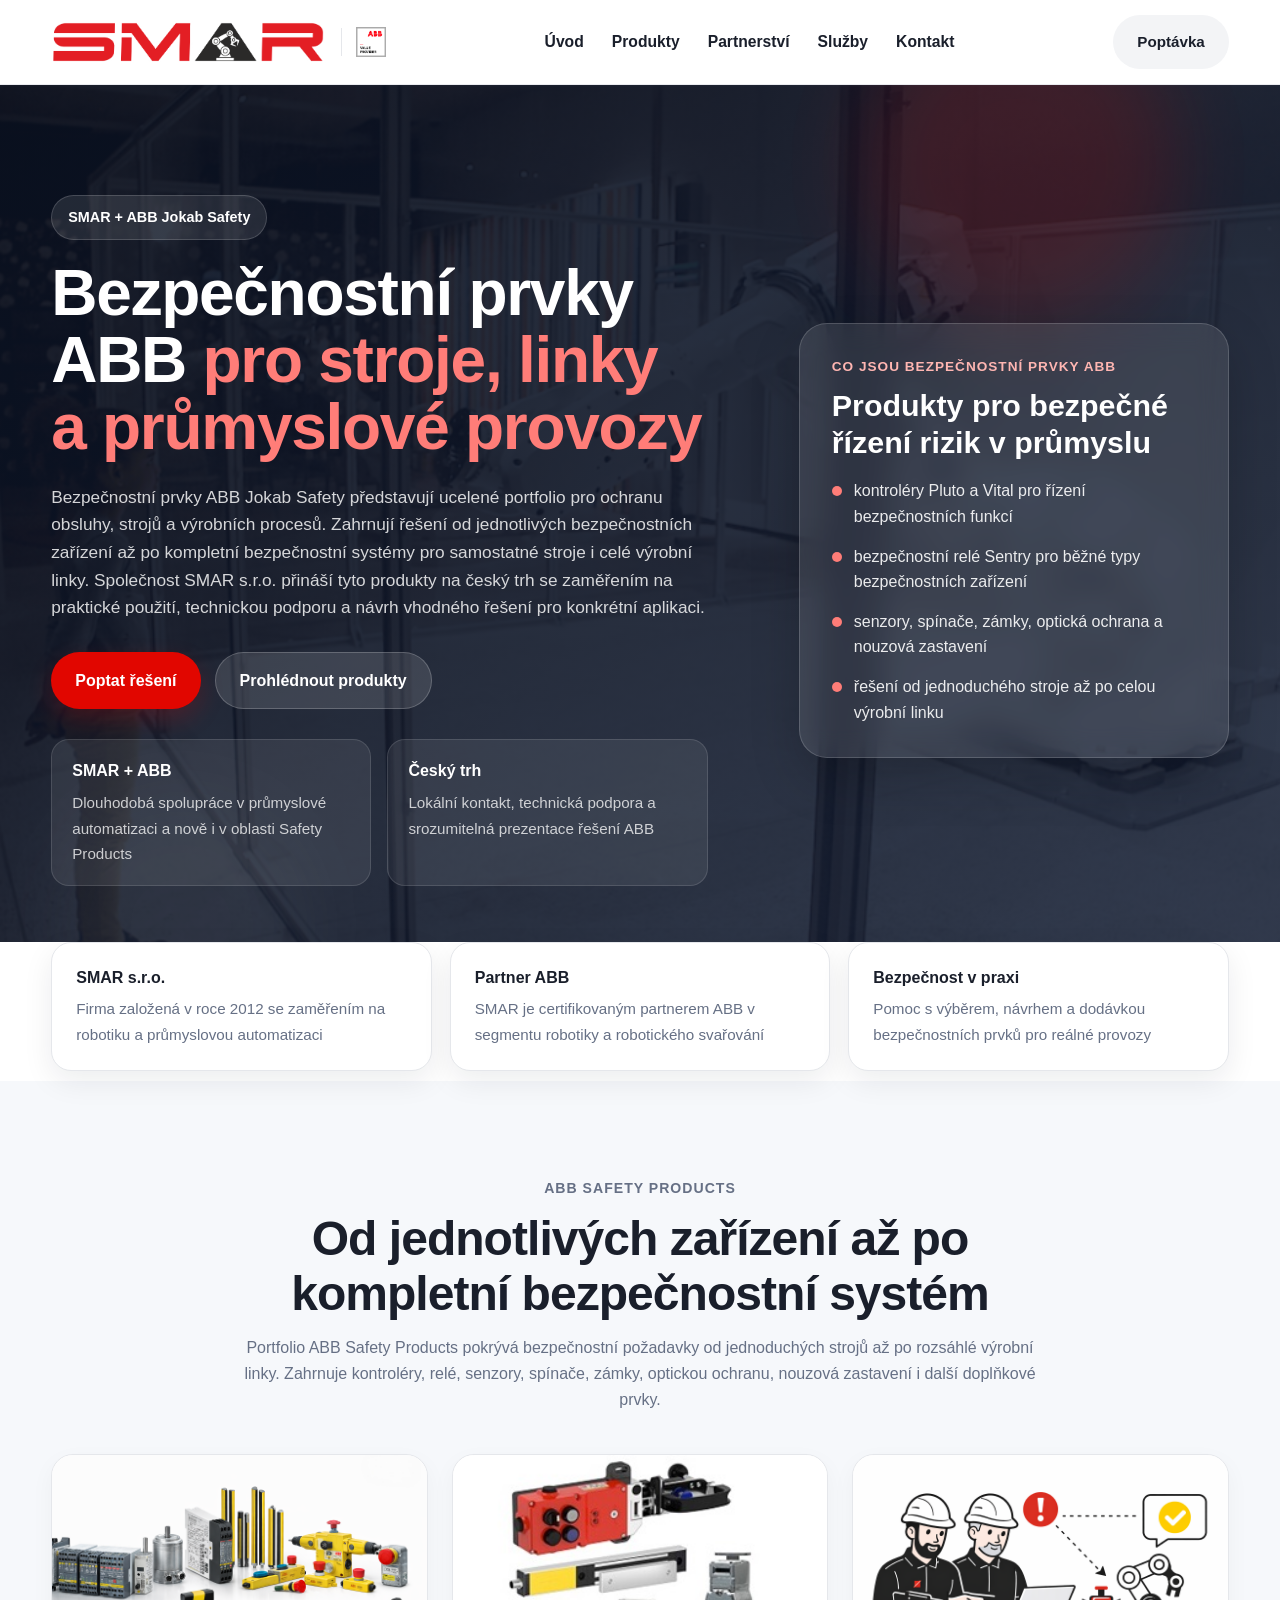
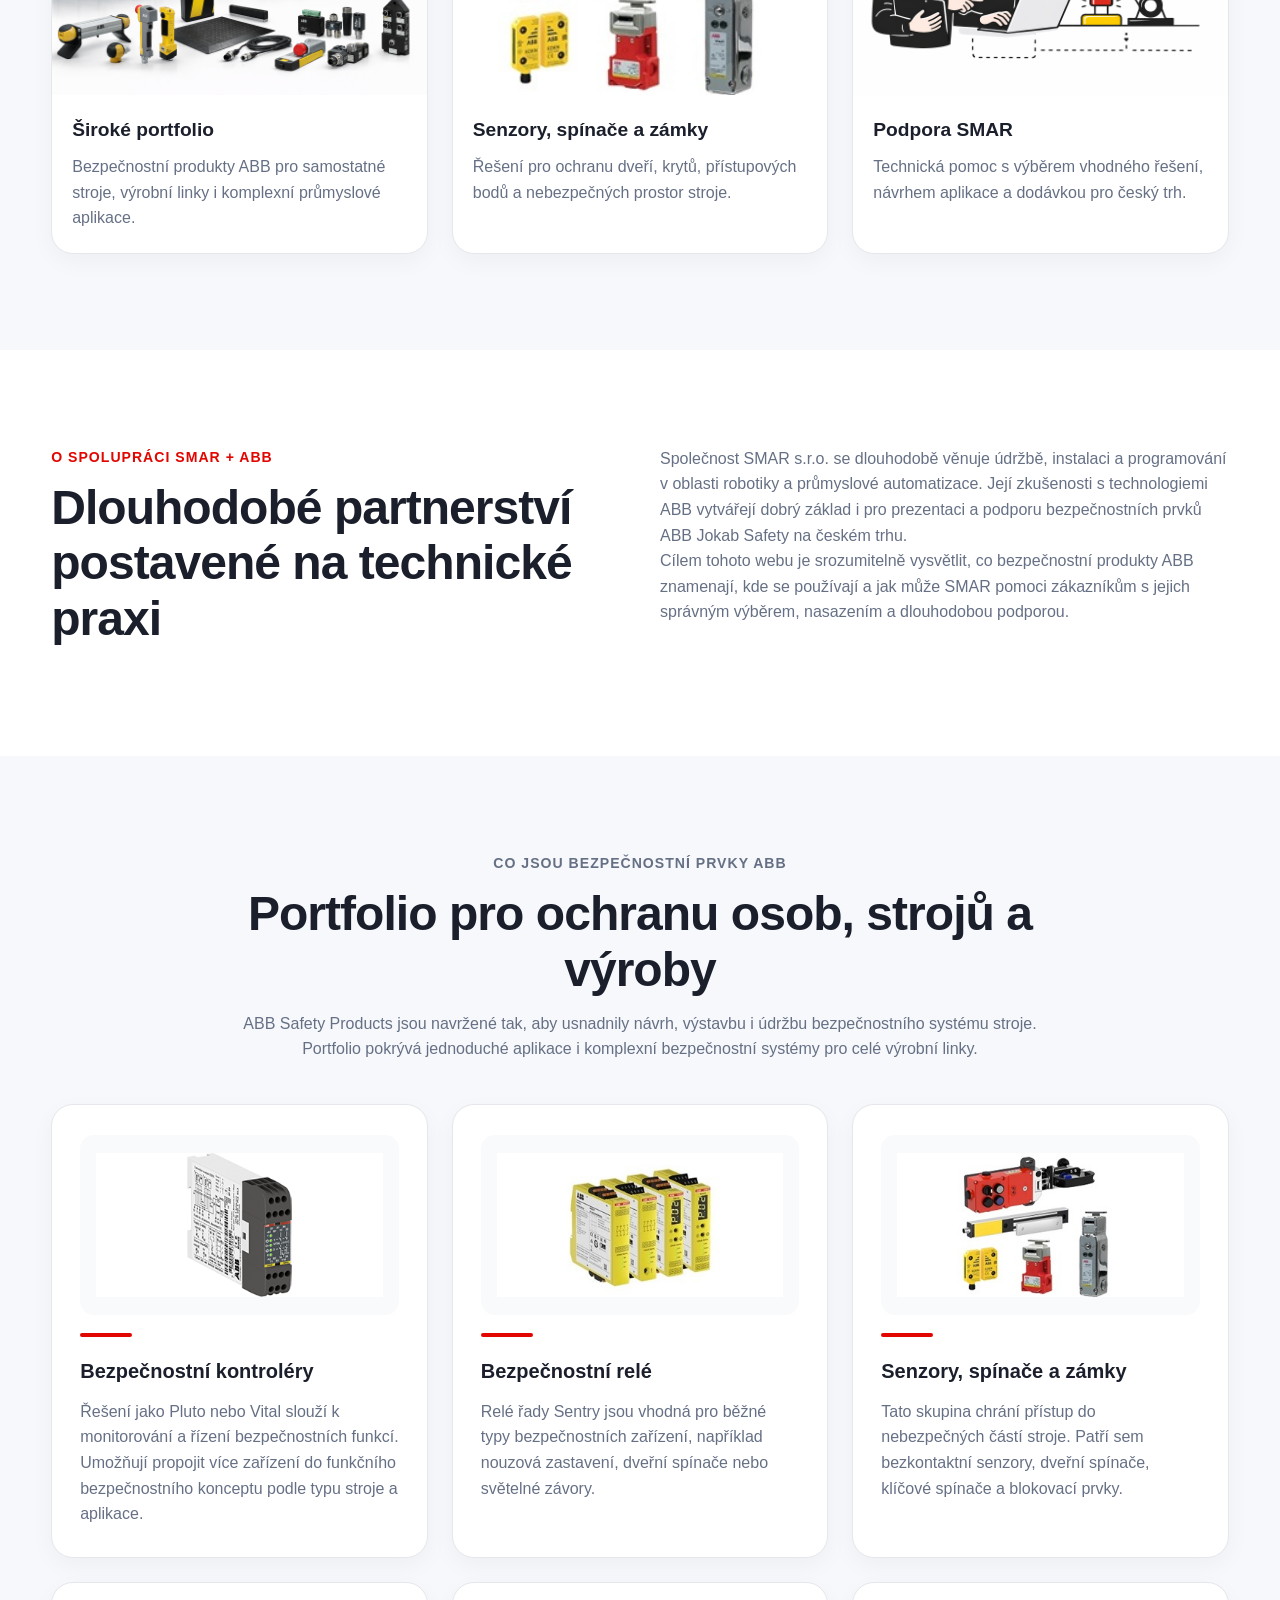
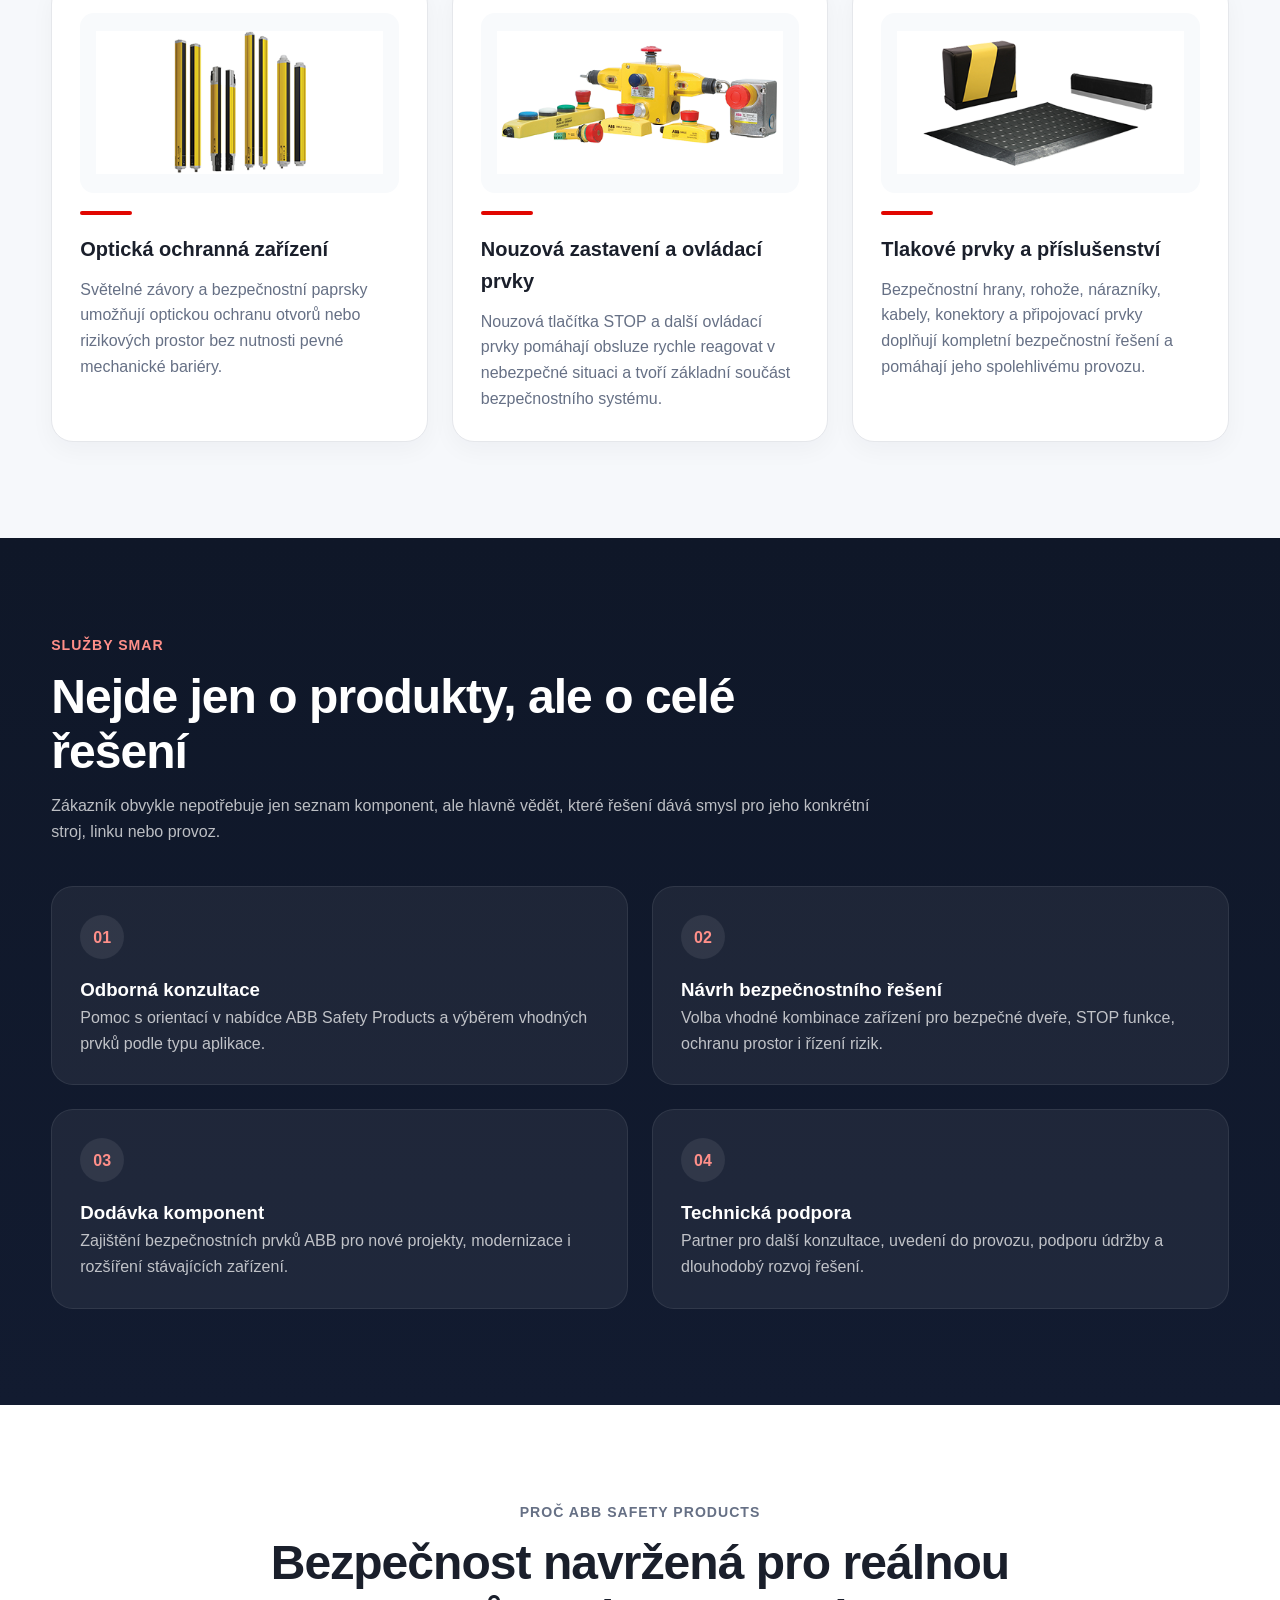
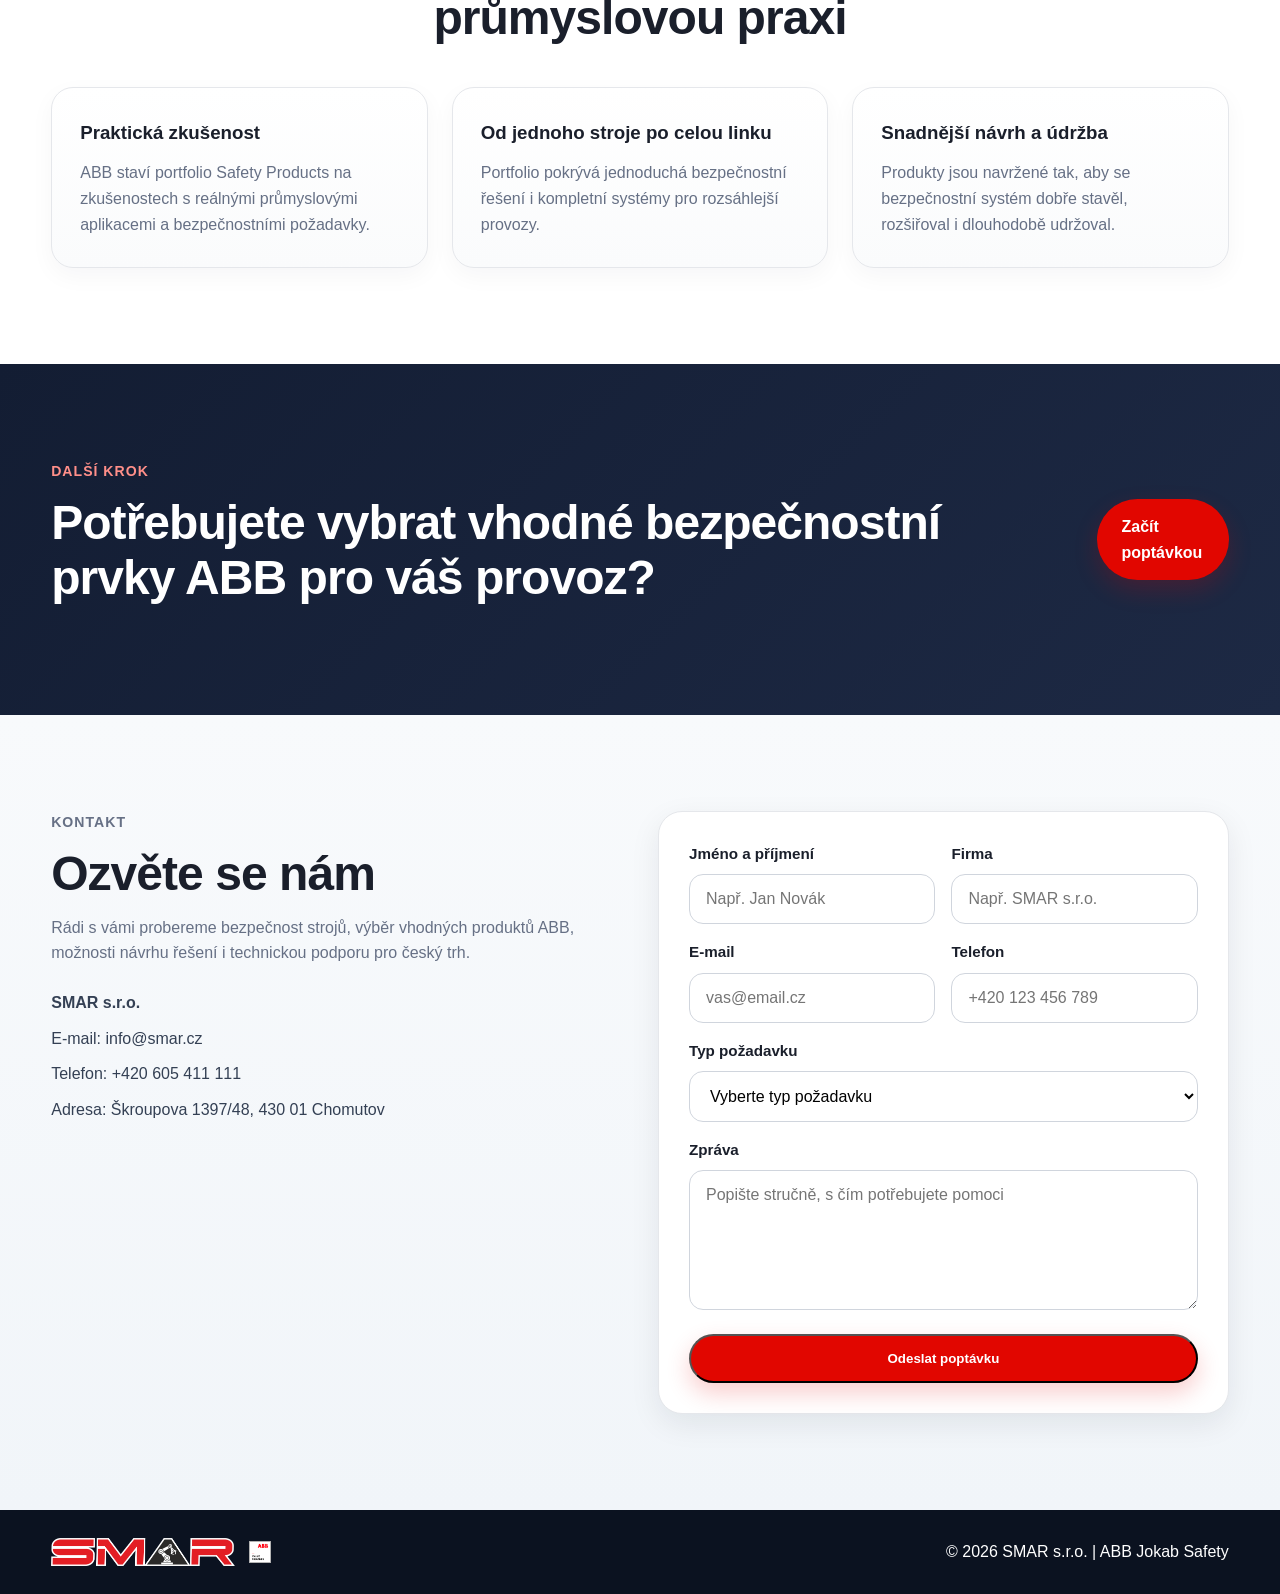
==== index.html @ bfb8df26 "pridan proklik bezpecnostni kontrolery na vital.html" ====
<!DOCTYPE html>
<html lang="cs">
<head>
    <meta charset="UTF-8">
    <meta name="viewport" content="width=device-width, initial-scale=1.0">
    <title>SMAR | ABB Jokab Safety</title>
    <meta name="description" content="SMAR s.r.o. a ABB: bezpečnostní prvky ABB Jokab Safety pro stroje, linky a průmyslové provozy. Konzultace, návrh řešení, dodávka i technická podpora pro český trh.">
    <link rel="stylesheet" href="css/style.css">
</head>
<body>

    <header class="header">
        <div class="container header-inner">
            <a href="index.html" class="brand">
                <img src="images/smar-logo.png" alt="SMAR logo" class="logo-smar">
                <div class="brand-divider"></div>
                <img src="images/abb-logo.png" alt="ABB logo" class="logo-abb">
            </a>

            <nav class="nav" id="nav">
                <ul class="nav-list">
                    <li><a href="#hero">Úvod</a></li>
                    <li><a href="produkty.html">Produkty</a></li>
                    <li><a href="o-partnerstvi.html">Partnerství</a></li>
                    <li><a href="sluzby.html">Služby</a></li>
                    <li><a href="#kontakt">Kontakt</a></li>
                </ul>
            </nav>

            <div class="header-actions">
                <a href="#kontakt" class="btn btn-header">Poptávka</a>
                <button class="menu-toggle" id="menuToggle" aria-label="Otevřít menu">☰</button>
            </div>
        </div>
    </header>

    <main>
        <section class="hero" id="hero">
            <div class="hero-bg"></div>
            <div class="container hero-grid">
                <div class="hero-content">
                    <div class="hero-badge">
                        SMAR + ABB Jokab Safety
                    </div>

                    <h1>
                        Bezpečnostní prvky ABB
                        <span>pro stroje, linky a průmyslové provozy</span>
                    </h1>

                    <p class="hero-description">
                        Bezpečnostní prvky ABB Jokab Safety představují ucelené portfolio pro ochranu
                        obsluhy, strojů a výrobních procesů. Zahrnují řešení od jednotlivých
                        bezpečnostních zařízení až po kompletní bezpečnostní systémy pro samostatné
                        stroje i celé výrobní linky. Společnost SMAR s.r.o. přináší tyto produkty
                        na český trh se zaměřením na praktické použití, technickou podporu
                        a návrh vhodného řešení pro konkrétní aplikaci.
                    </p>

                    <div class="hero-buttons">
                        <a href="#kontakt" class="btn btn-primary">Poptat řešení</a>
                        <a href="produkty.html" class="btn btn-secondary">Prohlédnout produkty</a>
                    </div>

                    <div class="hero-stats">
                        <div class="stat-card">
                            <strong>SMAR + ABB</strong>
                            <span>Dlouhodobá spolupráce v průmyslové automatizaci a nově i v oblasti Safety Products</span>
                        </div>
                        <div class="stat-card">
                            <strong>Český trh</strong>
                            <span>Lokální kontakt, technická podpora a srozumitelná prezentace řešení ABB</span>
                        </div>
                    </div>
                </div>

                <div class="hero-panel">
                    <div class="glass-card">
                        <p class="glass-label">Co jsou bezpečnostní prvky ABB</p>
                        <h2>Produkty pro bezpečné řízení rizik v průmyslu</h2>

                        <div class="glass-list">
                            <div class="glass-item">
                                <span class="glass-dot"></span>
                                <p>kontroléry Pluto a Vital pro řízení bezpečnostních funkcí</p>
                            </div>
                            <div class="glass-item">
                                <span class="glass-dot"></span>
                                <p>bezpečnostní relé Sentry pro běžné typy bezpečnostních zařízení</p>
                            </div>
                            <div class="glass-item">
                                <span class="glass-dot"></span>
                                <p>senzory, spínače, zámky, optická ochrana a nouzová zastavení</p>
                            </div>
                            <div class="glass-item">
                                <span class="glass-dot"></span>
                                <p>řešení od jednoduchého stroje až po celou výrobní linku</p>
                            </div>
                        </div>
                    </div>
                </div>
            </div>
        </section>

        <section class="trust-strip">
            <div class="container trust-strip-inner">
                <div class="trust-item">
                    <strong>SMAR s.r.o.</strong>
                    <span>Firma založená v roce 2012 se zaměřením na robotiku a průmyslovou automatizaci</span>
                </div>
                <div class="trust-item">
                    <strong>Partner ABB</strong>
                    <span>SMAR je certifikovaným partnerem ABB v segmentu robotiky a robotického svařování</span>
                </div>
                <div class="trust-item">
                    <strong>Bezpečnost v praxi</strong>
                    <span>Pomoc s výběrem, návrhem a dodávkou bezpečnostních prvků pro reálné provozy</span>
                </div>
            </div>
        </section>

        <section class="section section-soft">
            <div class="container">
                <div class="section-heading center">
                    <p class="section-label">ABB Safety Products</p>
                    <h2>Od jednotlivých zařízení až po kompletní bezpečnostní systém</h2>
                    <p>
                        Portfolio ABB Safety Products pokrývá bezpečnostní požadavky
                        od jednoduchých strojů až po rozsáhlé výrobní linky. Zahrnuje
                        kontroléry, relé, senzory, spínače, zámky, optickou ochranu,
                        nouzová zastavení i další doplňkové prvky.
                    </p>
                </div>

                <div class="homepage-image-grid">
                    <div class="homepage-image-card">
                        <img src="images/homepage/abb-safety-family.png" alt="Přehled portfolia ABB Safety Products">
                        <h3>Široké portfolio</h3>
                        <p>Bezpečnostní produkty ABB pro samostatné stroje, výrobní linky i komplexní průmyslové aplikace.</p>
                    </div>

                    <div class="homepage-image-card">
                        <img src="images/homepage/abb-sensors-switches-locks.png" alt="Bezpečnostní senzory, spínače a zámky ABB">
                        <h3>Senzory, spínače a zámky</h3>
                        <p>Řešení pro ochranu dveří, krytů, přístupových bodů a nebezpečných prostor stroje.</p>
                    </div>

                    <div class="homepage-image-card">
                        <img src="images/homepage/smar-industrial.jpg" alt="Průmyslové prostředí a technická podpora SMAR">
                        <h3>Podpora SMAR</h3>
                        <p>Technická pomoc s výběrem vhodného řešení, návrhem aplikace a dodávkou pro český trh.</p>
                    </div>
                </div>
            </div>
        </section>

        <section class="section" id="partnerstvi">
            <div class="container split-section">
                <div class="split-left">
                    <p class="section-label">O spolupráci SMAR + ABB</p>
                    <h2>Dlouhodobé partnerství postavené na technické praxi</h2>
                </div>

                <div class="split-right">
                    <p>
                        Společnost SMAR s.r.o. se dlouhodobě věnuje údržbě, instalaci a programování
                        v oblasti robotiky a průmyslové automatizace. Její zkušenosti s technologiemi ABB
                        vytvářejí dobrý základ i pro prezentaci a podporu bezpečnostních prvků ABB Jokab Safety
                        na českém trhu.
                    </p>

                    <p>
                        Cílem tohoto webu je srozumitelně vysvětlit, co bezpečnostní produkty ABB znamenají,
                        kde se používají a jak může SMAR pomoci zákazníkům s jejich správným výběrem,
                        nasazením a dlouhodobou podporou.
                    </p>
                </div>
            </div>
        </section>

        <section class="section section-soft" id="produkty">
            <div class="container">
                <div class="section-heading center">
                    <p class="section-label">Co jsou bezpečnostní prvky ABB</p>
                    <h2>Portfolio pro ochranu osob, strojů a výroby</h2>
                    <p>
                        ABB Safety Products jsou navržené tak, aby usnadnily návrh, výstavbu i údržbu
                        bezpečnostního systému stroje. Portfolio pokrývá jednoduché aplikace i komplexní
                        bezpečnostní systémy pro celé výrobní linky.
                    </p>
                </div>

                <div class="cards-grid">
                    <article class="modern-card">
                        <a href="vital.html">
                            <img src="images/homepage/safety-controller.png" alt="Bezpečnostní kontroléry ABB" class="card-product-image">
                            <div class="card-top-line"></div>
                            <h3>Bezpečnostní kontroléry</h3>
                            <p>
                                Řešení jako Pluto nebo Vital slouží k monitorování a řízení bezpečnostních funkcí.
                                Umožňují propojit více zařízení do funkčního bezpečnostního konceptu podle typu stroje a aplikace.
                            </p>
                        </a>
                    </article>

                    <article class="modern-card">
                        <img src="images/homepage/safety-relays.jpg" alt="Bezpečnostní relé ABB" class="card-product-image">
                        <div class="card-top-line"></div>
                        <h3>Bezpečnostní relé</h3>
                        <p>
                            Relé řady Sentry jsou vhodná pro běžné typy bezpečnostních zařízení,
                            například nouzová zastavení, dveřní spínače nebo světelné závory.
                        </p>
                    </article>

                    <article class="modern-card">
                        <img src="images/homepage/abb-sensors-switches-locks.png" alt="Senzory, spínače a zámky ABB" class="card-product-image">
                        <div class="card-top-line"></div>
                        <h3>Senzory, spínače a zámky</h3>
                        <p>
                            Tato skupina chrání přístup do nebezpečných částí stroje.
                            Patří sem bezkontaktní senzory, dveřní spínače, klíčové spínače a blokovací prvky.
                        </p>
                    </article>

                    <article class="modern-card">
                        <img src="images/homepage/abb-optical-safety-devices.png" alt="Optická bezpečnostní zařízení ABB" class="card-product-image">
                        <div class="card-top-line"></div>
                        <h3>Optická ochranná zařízení</h3>
                        <p>
                            Světelné závory a bezpečnostní paprsky umožňují optickou ochranu otvorů
                            nebo rizikových prostor bez nutnosti pevné mechanické bariéry.
                        </p>
                    </article>

                    <article class="modern-card">
                        <img src="images/homepage/emergency-stops.png" alt="Nouzová zastavení a ovládací prvky ABB" class="card-product-image">
                        <div class="card-top-line"></div>
                        <h3>Nouzová zastavení a ovládací prvky</h3>
                        <p>
                            Nouzová tlačítka STOP a další ovládací prvky pomáhají obsluze rychle reagovat
                            v nebezpečné situaci a tvoří základní součást bezpečnostního systému.
                        </p>
                    </article>

                    <article class="modern-card">
                        <img src="images/homepage/pressure-devices.png" alt="Tlakové prvky a příslušenství ABB" class="card-product-image">
                        <div class="card-top-line"></div>
                        <h3>Tlakové prvky a příslušenství</h3>
                        <p>
                            Bezpečnostní hrany, rohože, nárazníky, kabely, konektory a připojovací prvky
                            doplňují kompletní bezpečnostní řešení a pomáhají jeho spolehlivému provozu.
                        </p>
                    </article>
                </div>
            </div>
        </section>

        <section class="section section-dark" id="sluzby">
            <div class="container">
                <div class="section-heading">
                    <p class="section-label light">Služby SMAR</p>
                    <h2>Nejde jen o produkty, ale o celé řešení</h2>
                    <p class="section-dark-text">
                        Zákazník obvykle nepotřebuje jen seznam komponent, ale hlavně vědět,
                        které řešení dává smysl pro jeho konkrétní stroj, linku nebo provoz.
                    </p>
                </div>

                <div class="service-grid">
                    <div class="service-card">
                        <div class="service-number">01</div>
                        <h3>Odborná konzultace</h3>
                        <p>Pomoc s orientací v nabídce ABB Safety Products a výběrem vhodných prvků podle typu aplikace.</p>
                    </div>

                    <div class="service-card">
                        <div class="service-number">02</div>
                        <h3>Návrh bezpečnostního řešení</h3>
                        <p>Volba vhodné kombinace zařízení pro bezpečné dveře, STOP funkce, ochranu prostor i řízení rizik.</p>
                    </div>

                    <div class="service-card">
                        <div class="service-number">03</div>
                        <h3>Dodávka komponent</h3>
                        <p>Zajištění bezpečnostních prvků ABB pro nové projekty, modernizace i rozšíření stávajících zařízení.</p>
                    </div>

                    <div class="service-card">
                        <div class="service-number">04</div>
                        <h3>Technická podpora</h3>
                        <p>Partner pro další konzultace, uvedení do provozu, podporu údržby a dlouhodobý rozvoj řešení.</p>
                    </div>
                </div>
            </div>
        </section>

        <section class="section">
            <div class="container">
                <div class="section-heading center">
                    <p class="section-label">Proč ABB Safety Products</p>
                    <h2>Bezpečnost navržená pro reálnou průmyslovou praxi</h2>
                </div>

                <div class="reasons-grid">
                    <div class="reason-box">
                        <h3>Praktická zkušenost</h3>
                        <p>ABB staví portfolio Safety Products na zkušenostech s reálnými průmyslovými aplikacemi a bezpečnostními požadavky.</p>
                    </div>

                    <div class="reason-box">
                        <h3>Od jednoho stroje po celou linku</h3>
                        <p>Portfolio pokrývá jednoduchá bezpečnostní řešení i kompletní systémy pro rozsáhlejší provozy.</p>
                    </div>

                    <div class="reason-box">
                        <h3>Snadnější návrh a údržba</h3>
                        <p>Produkty jsou navržené tak, aby se bezpečnostní systém dobře stavěl, rozšiřoval i dlouhodobě udržoval.</p>
                    </div>
                </div>
            </div>
        </section>

        <section class="section cta-band">
            <div class="container cta-band-inner">
                <div>
                    <p class="section-label light">Další krok</p>
                    <h2>Potřebujete vybrat vhodné bezpečnostní prvky ABB pro váš provoz?</h2>
                </div>
                <a href="#kontakt" class="btn btn-primary">Začít poptávkou</a>
            </div>
        </section>

        <section class="section contact-section" id="kontakt">
            <div class="container contact-grid">
                <div class="contact-info">
                    <p class="section-label">Kontakt</p>
                    <h2>Ozvěte se nám</h2>
                    <p>
                        Rádi s vámi probereme bezpečnost strojů, výběr vhodných produktů ABB,
                        možnosti návrhu řešení i technickou podporu pro český trh.
                    </p>

                    <div class="contact-details">
                        <p><strong>SMAR s.r.o.</strong></p>
                        <p>E-mail: <a href="mailto:info@smar.cz">info@smar.cz</a></p>
                        <p>Telefon: <a href="tel:+420605411111">+420 605 411 111</a></p>
                        <p>Adresa: <a href="https://maps.app.goo.gl/TAveSDNH4KaPB8RE9" target="_blank">Škroupova 1397/48, 430 01 Chomutov</a></p>
                    </div>
                </div>

                <form action="https://api.web3forms.com/submit" method="POST" class="contact-form">
                    <input type="hidden" name="access_key" value="6fb6dcda-07b8-421f-a3fd-47e1474aeb7f">
                    <input type="hidden" name="subject" value="Nová poptávka z webu SMAR">
                    <input type="hidden" name="from_name" value="SMAR Web">

                    <div class="form-row">
                        <div class="form-group">
                            <label for="name">Jméno a příjmení</label>
                            <input type="text" id="name" name="name" placeholder="Např. Jan Novák" required>
                        </div>

                        <div class="form-group">
                            <label for="company">Firma</label>
                            <input type="text" id="company" name="company" placeholder="Např. SMAR s.r.o.">
                        </div>
                    </div>

                    <div class="form-row">
                        <div class="form-group">
                            <label for="email">E-mail</label>
                            <input type="email" id="email" name="email" placeholder="vas@email.cz" required>
                        </div>

                        <div class="form-group">
                            <label for="phone">Telefon</label>
                            <input type="tel" id="phone" name="phone" placeholder="+420 123 456 789">
                        </div>
                    </div>

                    <div class="form-group">
                        <label for="request_type">Typ požadavku</label>
                        <select id="request_type" name="request_type" required>
                            <option value="">Vyberte typ požadavku</option>
                            <option value="Konzultace">Konzultace</option>
                            <option value="Vyber produktu">Výběr produktu</option>
                            <option value="Navrh reseni">Návrh řešení</option>
                            <option value="Technicky dotaz">Technický dotaz</option>
                            <option value="Obchodni poptavka">Obchodní poptávka</option>
                        </select>
                    </div>

                    <div class="form-group">
                        <label for="message">Zpráva</label>
                        <textarea id="message" name="message" rows="6" placeholder="Popište stručně, s čím potřebujete pomoci" required></textarea>
                    </div>

                    <button type="submit" class="btn btn-primary full-width">Odeslat poptávku</button>
                </form>
            </div>
        </section>
    </main>

    <footer class="footer">
        <div class="container footer-inner">
            <div class="footer-brand">
                <img src="images/smar-logo.png" alt="SMAR logo" class="footer-logo">
                <img src="images/abb-logo.png" alt="ABB logo" class="footer-logo footer-logo-abb">
            </div>
            <p>© 2026 SMAR s.r.o. | ABB Jokab Safety</p>
        </div>
    </footer>

    <script src="js/script.js"></script>
</body>
</html>
---- css/style.css ----
:root {
    --color-bg: #ffffff;
    --color-text: #1a1f2b;
    --color-muted: #667085;
    --color-line: #e5e7eb;
    --color-soft: #f6f8fb;
    --color-dark: #0f1728;
    --color-dark-2: #111827;
    --color-primary: #e10600;
    --color-primary-dark: #b90500;
    --color-white: #ffffff;
    --radius-sm: 12px;
    --radius-md: 18px;
    --radius-lg: 24px;
    --shadow-soft: 0 10px 30px rgba(15, 23, 40, 0.08);
    --shadow-strong: 0 20px 50px rgba(0, 0, 0, 0.18);
}

* {
    margin: 0;
    padding: 0;
    box-sizing: border-box;
}

html {
    scroll-behavior: smooth;
}

body {
    font-family: Arial, Helvetica, sans-serif;
    color: var(--color-text);
    background: var(--color-bg);
    line-height: 1.6;
}

a {
    text-decoration: none;
    color: inherit;
}

img {
    max-width: 100%;
    display: block;
}

ul {
    list-style: none;
}

.container {
    width: min(92%, 1240px);
    margin: 0 auto;
}

/* HEADER */
.header {
    position: sticky;
    top: 0;
    z-index: 1000;
    background: rgba(255, 255, 255, 0.88);
    backdrop-filter: blur(14px);
    border-bottom: 1px solid rgba(229, 231, 235, 0.8);
}

.header-inner {
    min-height: 84px;
    display: flex;
    align-items: center;
    justify-content: space-between;
    gap: 24px;
}

.brand {
    display: flex;
    align-items: center;
    gap: 14px;
    min-width: fit-content;
}

.logo-smar {
    height: 42px;
    width: auto;
}

.logo-abb {
    height: 30px;
    width: auto;
}

.brand-divider {
    width: 1px;
    height: 28px;
    background: var(--color-line);
}

.nav-list {
    display: flex;
    align-items: center;
    gap: 28px;
}

.nav-list a {
    font-size: 0.98rem;
    font-weight: 600;
    color: var(--color-text);
    transition: color 0.25s ease;
}

.nav-list a:hover {
    color: var(--color-primary);
}

.header-actions {
    display: flex;
    align-items: center;
    gap: 12px;
}

.btn-header {
    padding: 11px 18px;
    border-radius: 999px;
    background: #f3f4f6;
    font-weight: 700;
    font-size: 0.95rem;
}

.btn-header:hover {
    background: #e5e7eb;
}

.menu-toggle {
    display: none;
    border: none;
    background: transparent;
    font-size: 1.8rem;
    cursor: pointer;
    color: var(--color-text);
}

/* BUTTONS */
.btn {
    display: inline-flex;
    align-items: center;
    justify-content: center;
    padding: 15px 24px;
    border-radius: 999px;
    font-weight: 700;
    transition: all 0.25s ease;
}

.btn-primary {
    background: var(--color-primary);
    color: var(--color-white);
    box-shadow: 0 10px 24px rgba(225, 6, 0, 0.2);
}

.btn-primary:hover {
    background: var(--color-primary-dark);
    transform: translateY(-1px);
}

.btn-secondary {
    background: rgba(255, 255, 255, 0.12);
    color: var(--color-white);
    border: 1px solid rgba(255, 255, 255, 0.2);
}

.btn-secondary:hover {
    background: rgba(255, 255, 255, 0.18);
}

/* HERO */
.hero {
    position: relative;
    overflow: hidden;
    padding: 110px 0 90px;
    background:
        linear-gradient(135deg, rgba(10, 17, 32, 0.92), rgba(18, 29, 52, 0.86)),
        url("../images/hero/hero-safety.jpg") center/cover no-repeat;
    color: var(--color-white);
}

.hero-bg::before,
.hero-bg::after {
    content: "";
    position: absolute;
    border-radius: 999px;
    filter: blur(40px);
    opacity: 0.45;
}

.hero-bg::before {
    width: 320px;
    height: 320px;
    background: rgba(225, 6, 0, 0.35);
    top: -80px;
    right: 8%;
}

.hero-bg::after {
    width: 260px;
    height: 260px;
    background: rgba(255, 255, 255, 0.1);
    bottom: -80px;
    left: 4%;
}

.hero-grid {
    position: relative;
    z-index: 2;
    display: grid;
    grid-template-columns: 1.15fr 0.85fr;
    gap: 36px;
    align-items: center;
}

.hero-badge {
    display: inline-flex;
    align-items: center;
    padding: 10px 16px;
    border-radius: 999px;
    background: rgba(255, 255, 255, 0.1);
    border: 1px solid rgba(255, 255, 255, 0.16);
    font-size: 0.9rem;
    font-weight: 700;
    margin-bottom: 20px;
}

.hero h1 {
    font-size: clamp(2.4rem, 5vw, 4.4rem);
    line-height: 1.05;
    margin-bottom: 22px;
    max-width: 820px;
    letter-spacing: -0.02em;
}

.hero h1 span {
    color: #ff7d78;
}

.hero-description {
    font-size: 1.08rem;
    color: rgba(255, 255, 255, 0.82);
    max-width: 760px;
    margin-bottom: 30px;
}

.hero-buttons {
    display: flex;
    flex-wrap: wrap;
    gap: 14px;
    margin-bottom: 30px;
}

.hero-stats {
    display: grid;
    grid-template-columns: repeat(2, 1fr);
    gap: 16px;
}

.stat-card {
    padding: 18px 20px;
    border-radius: var(--radius-md);
    background: rgba(255, 255, 255, 0.08);
    border: 1px solid rgba(255, 255, 255, 0.12);
}

.stat-card strong {
    display: block;
    margin-bottom: 6px;
    font-size: 1rem;
}

.stat-card span {
    color: rgba(255, 255, 255, 0.76);
    font-size: 0.95rem;
}

.hero-panel {
    display: flex;
    justify-content: flex-end;
}

.glass-card {
    width: 100%;
    max-width: 430px;
    padding: 32px;
    border-radius: 28px;
    background: rgba(255, 255, 255, 0.1);
    border: 1px solid rgba(255, 255, 255, 0.16);
    backdrop-filter: blur(14px);
    box-shadow: var(--shadow-strong);
}

.glass-label {
    font-size: 0.85rem;
    font-weight: 700;
    text-transform: uppercase;
    letter-spacing: 1px;
    color: #ffb6b2;
    margin-bottom: 10px;
}

.glass-card h2 {
    font-size: 1.9rem;
    line-height: 1.2;
    margin-bottom: 18px;
}

.glass-list {
    display: grid;
    gap: 14px;
}

.glass-item {
    display: flex;
    align-items: flex-start;
    gap: 12px;
    color: rgba(255, 255, 255, 0.9);
}

.glass-dot {
    width: 10px;
    height: 10px;
    margin-top: 8px;
    border-radius: 999px;
    background: #ff7d78;
    flex-shrink: 0;
}

/* TRUST STRIP */
.trust-strip {
    background: var(--color-white);
    position: relative;
    margin-top: -34px;
    z-index: 3;
}

.trust-strip-inner {
    display: grid;
    grid-template-columns: repeat(3, 1fr);
    gap: 18px;
    padding: 0 0 10px;
}

.trust-item {
    background: var(--color-white);
    border: 1px solid var(--color-line);
    border-radius: 20px;
    padding: 22px 24px;
    box-shadow: var(--shadow-soft);
}

.trust-item strong {
    display: block;
    margin-bottom: 6px;
    font-size: 1rem;
}

.trust-item span {
    color: var(--color-muted);
    font-size: 0.95rem;
}

/* GENERAL */
.section {
    padding: 96px 0;
}

.section-soft {
    background: var(--color-soft);
}

.section-dark {
    background: linear-gradient(180deg, #0f1728, #121b30);
    color: var(--color-white);
}

.section-heading {
    max-width: 820px;
    margin-bottom: 42px;
}

.section-heading.center {
    text-align: center;
    margin-left: auto;
    margin-right: auto;
}

.section-label {
    color: var(--color-primary);
    text-transform: uppercase;
    letter-spacing: 1px;
    font-size: 0.88rem;
    font-weight: 700;
    margin-bottom: 12px;
}

.section-label.light {
    color: #ff8f89;
}

.section-heading h2,
.split-left h2,
.contact-info h2,
.cta-band-inner h2 {
    font-size: clamp(2rem, 4vw, 3rem);
    line-height: 1.15;
    margin-bottom: 14px;
    letter-spacing: -0.02em;
}

.section-heading p,
.split-right p,
.contact-info p {
    color: var(--color-muted);
}

.section-dark .section-heading h2,
.section-dark .service-card h3 {
    color: var(--color-white);
}

.section-dark-text {
    color: rgba(255, 255, 255, 0.72) !important;
}

/* HOMEPAGE IMAGE GRID */
.homepage-image-grid {
    display: grid;
    grid-template-columns: repeat(3, 1fr);
    gap: 24px;
}

.homepage-image-card {
    background: #ffffff;
    border: 1px solid #e5e7eb;
    border-radius: 22px;
    overflow: hidden;
    box-shadow: 0 8px 24px rgba(15, 23, 40, 0.04);
    transition: transform 0.25s ease, box-shadow 0.25s ease;
}

.homepage-image-card:hover {
    transform: translateY(-4px);
    box-shadow: 0 18px 34px rgba(15, 23, 40, 0.08);
}

.homepage-image-card img {
    width: 100%;
    height: 240px;
    object-fit: cover;
    display: block;
}

.homepage-image-card h3 {
    padding: 20px 20px 8px;
    font-size: 1.2rem;
}

.homepage-image-card p {
    padding: 0 20px 22px;
    color: #667085;
}

/* SPLIT */
.split-section {
    display: grid;
    grid-template-columns: 1fr 1fr;
    gap: 40px;
    align-items: start;
}

/* CARDS GRID */
.cards-grid {
    display: grid;
    grid-template-columns: repeat(3, 1fr);
    gap: 24px;
}

.modern-card {
    position: relative;
    background: var(--color-white);
    border: 1px solid var(--color-line);
    border-radius: 22px;
    padding: 30px 28px;
    transition: transform 0.25s ease, box-shadow 0.25s ease;
    box-shadow: 0 8px 24px rgba(15, 23, 40, 0.04);
}

.modern-card:hover {
    transform: translateY(-5px);
    box-shadow: 0 18px 34px rgba(15, 23, 40, 0.08);
}

.card-product-image {
    width: 100%;
    height: 180px;
    object-fit: contain;
    background: #f8fafc;
    border-radius: 14px;
    margin-bottom: 18px;
    padding: 16px;
}

.card-top-line {
    width: 52px;
    height: 4px;
    border-radius: 999px;
    background: var(--color-primary);
    margin-bottom: 18px;
}

.modern-card h3 {
    font-size: 1.25rem;
    margin-bottom: 12px;
}

.modern-card p {
    color: var(--color-muted);
}

/* SERVICES */
.service-grid {
    display: grid;
    grid-template-columns: repeat(2, 1fr);
    gap: 24px;
}

.service-card {
    background: rgba(255, 255, 255, 0.06);
    border: 1px solid rgba(255, 255, 255, 0.08);
    border-radius: 22px;
    padding: 28px;
}

.service-number {
    width: 44px;
    height: 44px;
    border-radius: 999px;
    display: inline-flex;
    align-items: center;
    justify-content: center;
    margin-bottom: 16px;
    background: rgba(255, 255, 255, 0.08);
    color: #ff8f89;
    font-weight: 700;
}

.service-card p {
    color: rgba(255, 255, 255, 0.72);
}

.service-card-light {
    background: #ffffff;
    border: 1px solid #e5e7eb;
}

.service-card-light h3 {
    color: #1a1f2b;
}

.service-card-light p {
    color: #667085;
}

.service-number-light {
    background: #fef2f2;
    color: #e10600;
}

/* REASONS */
.reasons-grid {
    display: grid;
    grid-template-columns: repeat(3, 1fr);
    gap: 24px;
}

.reason-box {
    background: linear-gradient(180deg, #ffffff, #fafbfc);
    border: 1px solid var(--color-line);
    border-radius: 22px;
    padding: 30px 28px;
    box-shadow: 0 8px 24px rgba(15, 23, 40, 0.04);
}

.reason-box h3 {
    margin-bottom: 12px;
}

.reason-box p {
    color: var(--color-muted);
}

/* CTA */
.cta-band {
    background: linear-gradient(135deg, #131d33, #1d2944);
    color: var(--color-white);
}

.cta-band-inner {
    display: flex;
    justify-content: space-between;
    align-items: center;
    gap: 24px;
}

.cta-band .section-label {
    color: #ff8f89;
}

/* CONTACT */
.contact-section {
    background: linear-gradient(180deg, #f8fafc, #f1f5f9);
}

.contact-grid {
    display: grid;
    grid-template-columns: 1fr 1fr;
    gap: 36px;
    align-items: start;
}

.contact-details {
    margin-top: 24px;
}

.contact-details p {
    margin-bottom: 10px;
    color: #344054;
}

.contact-form {
    background: var(--color-white);
    border: 1px solid var(--color-line);
    border-radius: 24px;
    padding: 30px;
    box-shadow: var(--shadow-soft);
}

.form-row {
    display: grid;
    grid-template-columns: 1fr 1fr;
    gap: 16px;
}

.form-group {
    margin-bottom: 16px;
}

.form-group label {
    display: block;
    margin-bottom: 8px;
    font-weight: 700;
    font-size: 0.95rem;
    color: #1a1f2b;
}

.contact-form input,
.contact-form textarea,
.contact-form select {
    width: 100%;
    padding: 15px 16px;
    border: 1px solid #d0d5dd;
    border-radius: 14px;
    font-size: 1rem;
    font-family: inherit;
    background: #ffffff;
}

.contact-form textarea {
    resize: vertical;
    min-height: 140px;
}

.contact-form input:focus,
.contact-form textarea:focus,
.contact-form select:focus {
    outline: none;
    border-color: var(--color-primary);
}

.full-width {
    width: 100%;
}

.form-message {
    margin-top: 10px;
    font-weight: 700;
    color: var(--color-primary);
}

/* FOOTER */
.footer {
    background: #0b1220;
    color: var(--color-white);
    padding: 28px 0;
}

.footer-inner {
    display: flex;
    justify-content: space-between;
    align-items: center;
    gap: 20px;
    flex-wrap: wrap;
}

.footer-brand {
    display: flex;
    align-items: center;
    gap: 14px;
}

.footer-logo {
    height: 28px;
    width: auto;
}

.footer-logo-abb {
    height: 22px;
}

/* RESPONSIVE */
@media (max-width: 1100px) {
    .hero-grid,
    .split-section,
    .cards-grid,
    .service-grid,
    .reasons-grid,
    .contact-grid,
    .trust-strip-inner,
    .homepage-image-grid {
        grid-template-columns: 1fr;
    }

    .hero-panel {
        justify-content: flex-start;
    }

    .cta-band-inner {
        flex-direction: column;
        align-items: flex-start;
    }
}

@media (max-width: 820px) {
    .nav {
        display: none;
        position: absolute;
        top: 84px;
        left: 0;
        width: 100%;
        background: rgba(255, 255, 255, 0.98);
        border-bottom: 1px solid var(--color-line);
        padding: 20px 0 24px;
    }

    .nav.active {
        display: block;
    }

    .nav-list {
        flex-direction: column;
        align-items: center;
        gap: 18px;
    }

    .menu-toggle {
        display: block;
    }

    .btn-header {
        display: none;
    }

    .hero {
        padding: 96px 0 76px;
    }

    .hero-stats {
        grid-template-columns: 1fr;
    }

    .logo-smar {
        height: 34px;
    }

    .logo-abb {
        height: 24px;
    }

    .section {
        padding: 78px 0;
    }

    .homepage-image-card img {
        height: 220px;
    }
}

@media (max-width: 768px) {
    .form-row {
        grid-template-columns: 1fr;
    }
}

@media (max-width: 560px) {
    .header-inner {
        gap: 12px;
    }

    .brand {
        gap: 10px;
    }

    .hero-description {
        font-size: 1rem;
    }

    .glass-card,
    .contact-form,
    .modern-card,
    .reason-box,
    .service-card,
    .trust-item {
        padding: 24px 20px;
    }

    .homepage-image-card img {
        height: 200px;
    }

    .card-product-image {
        height: 160px;
        padding: 12px;
    }
}
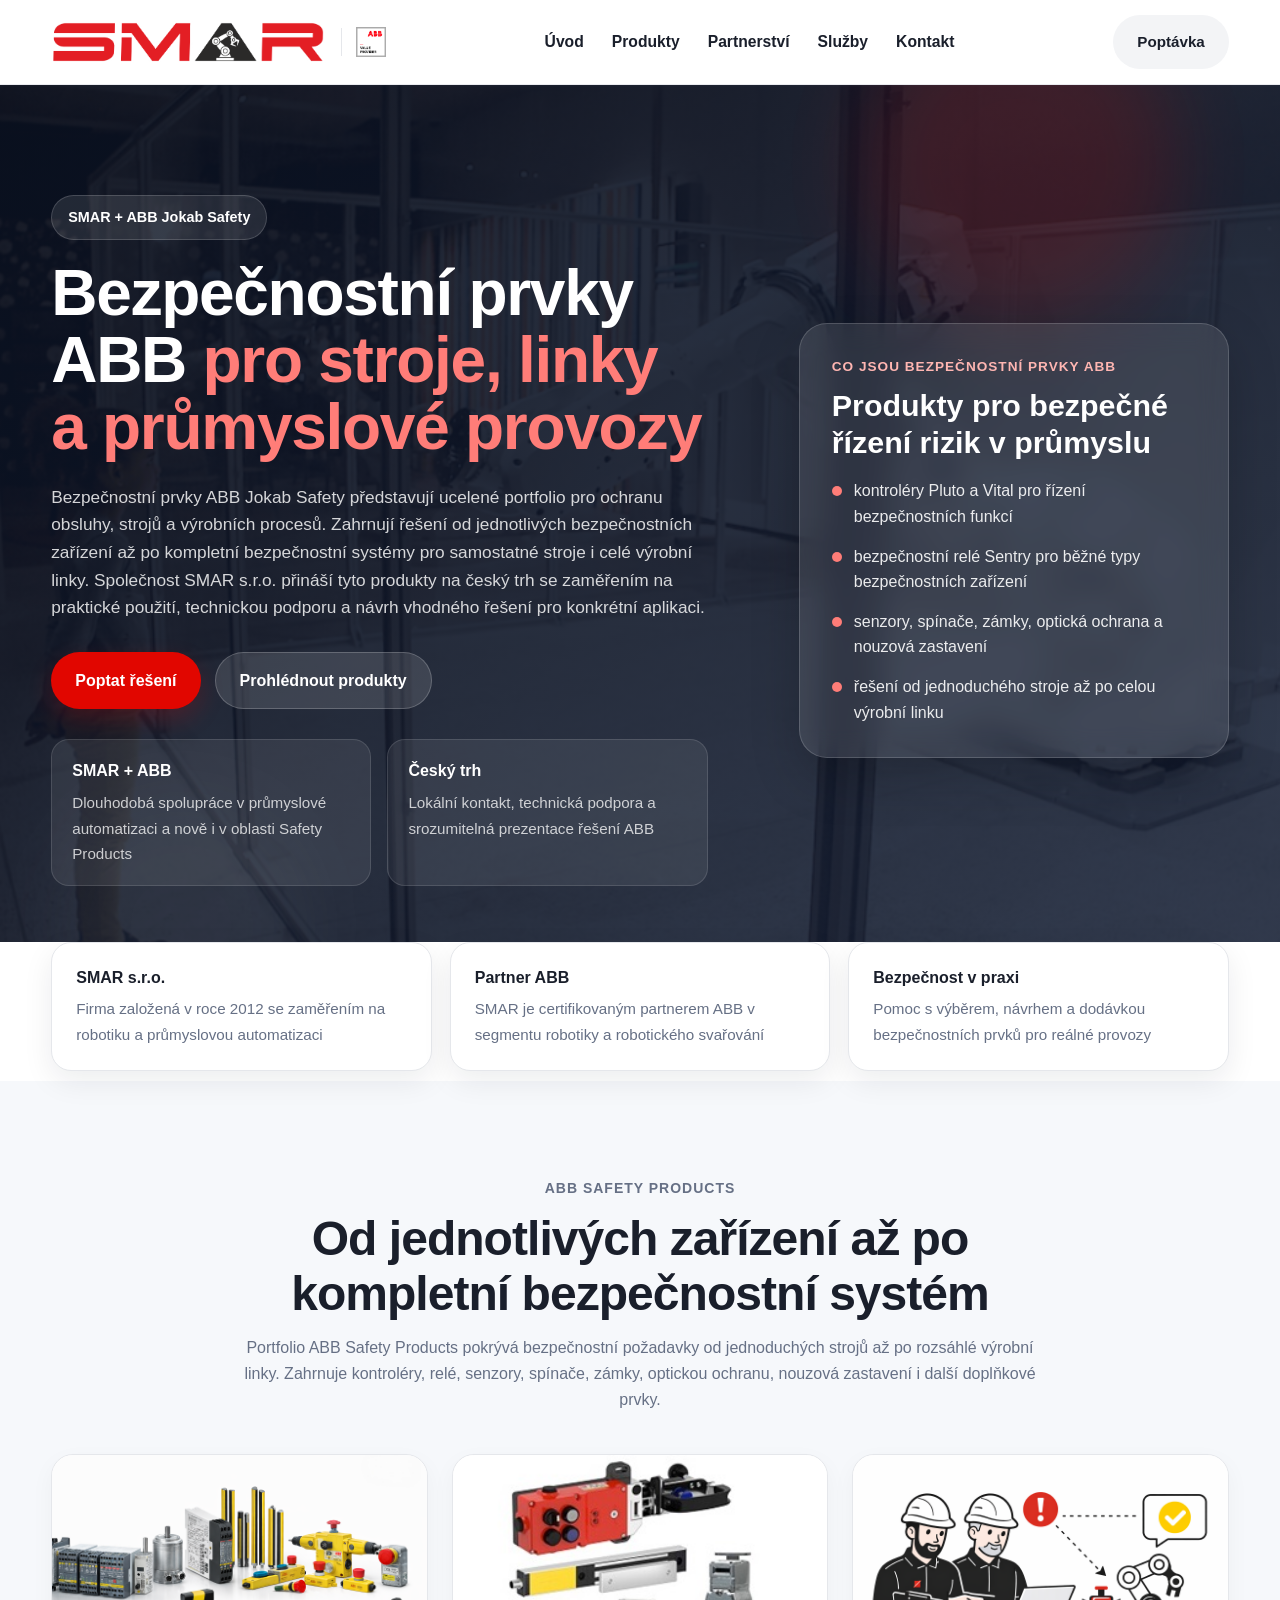
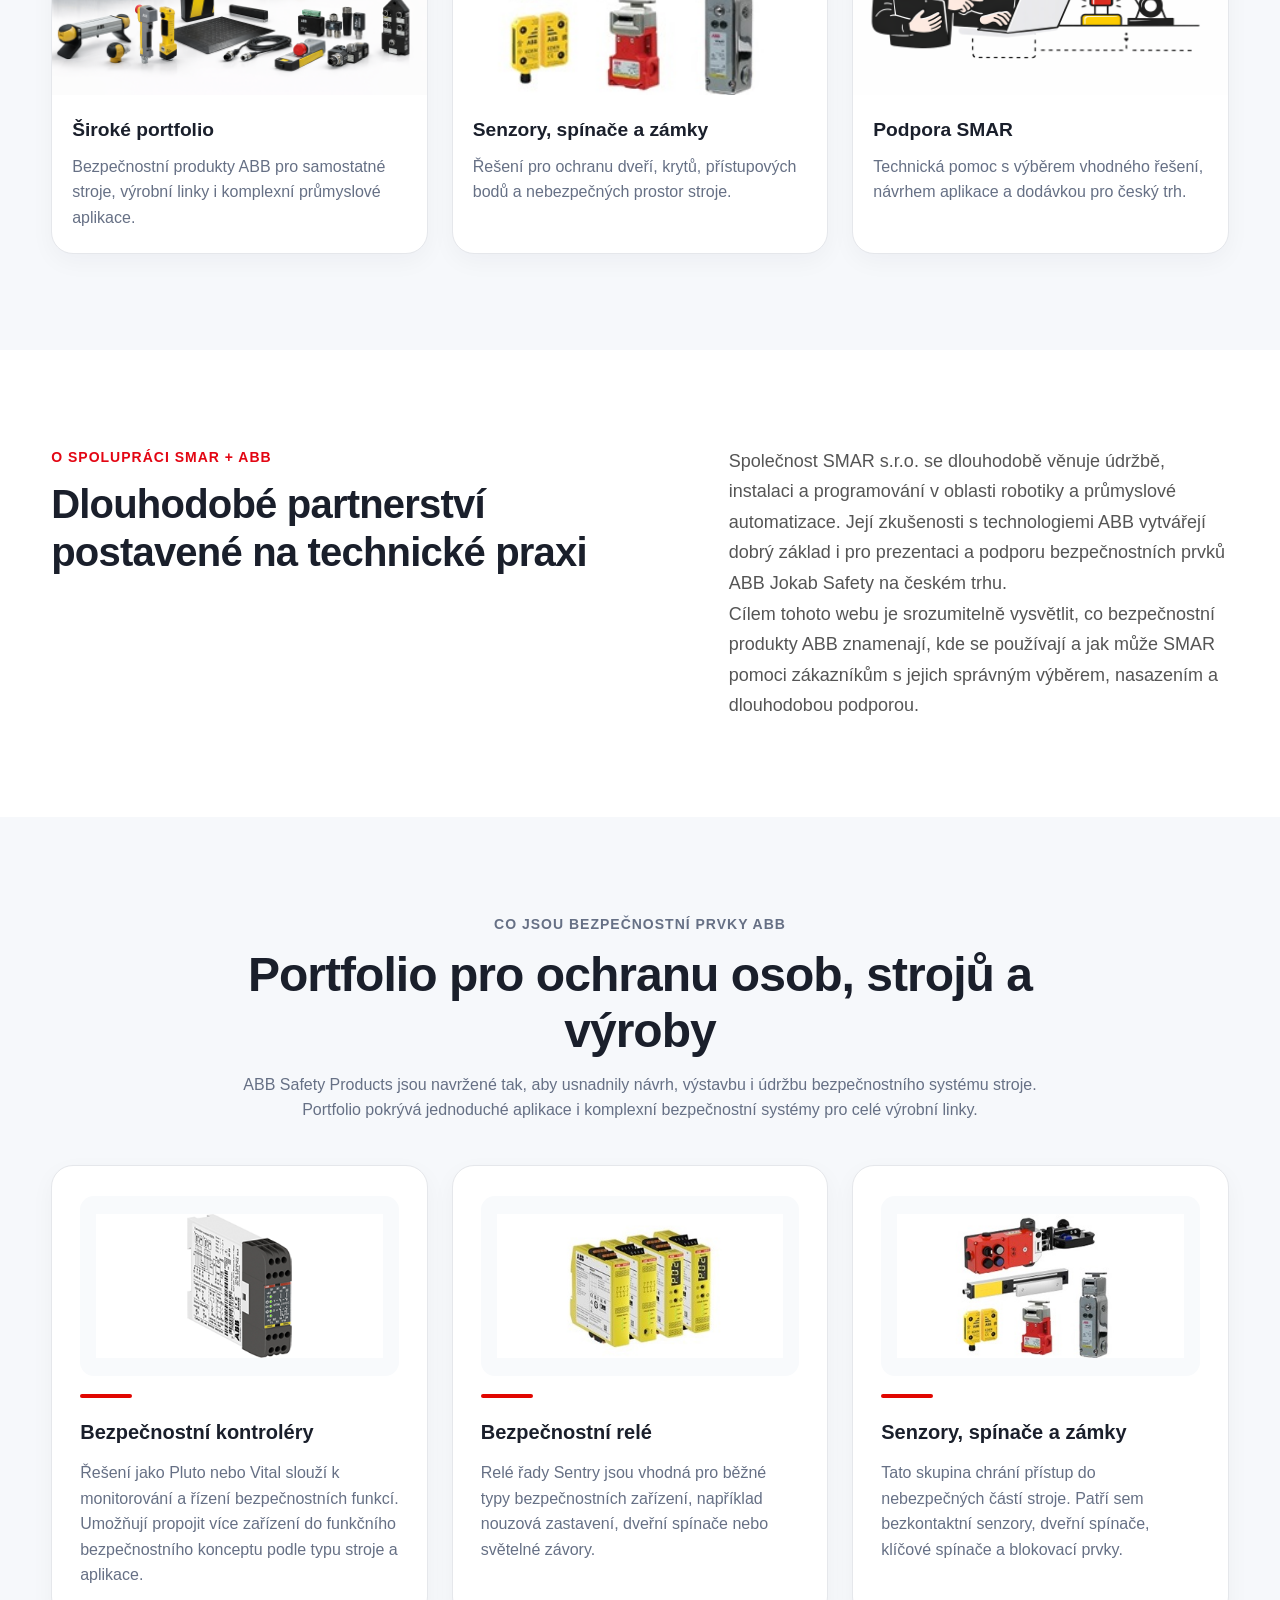
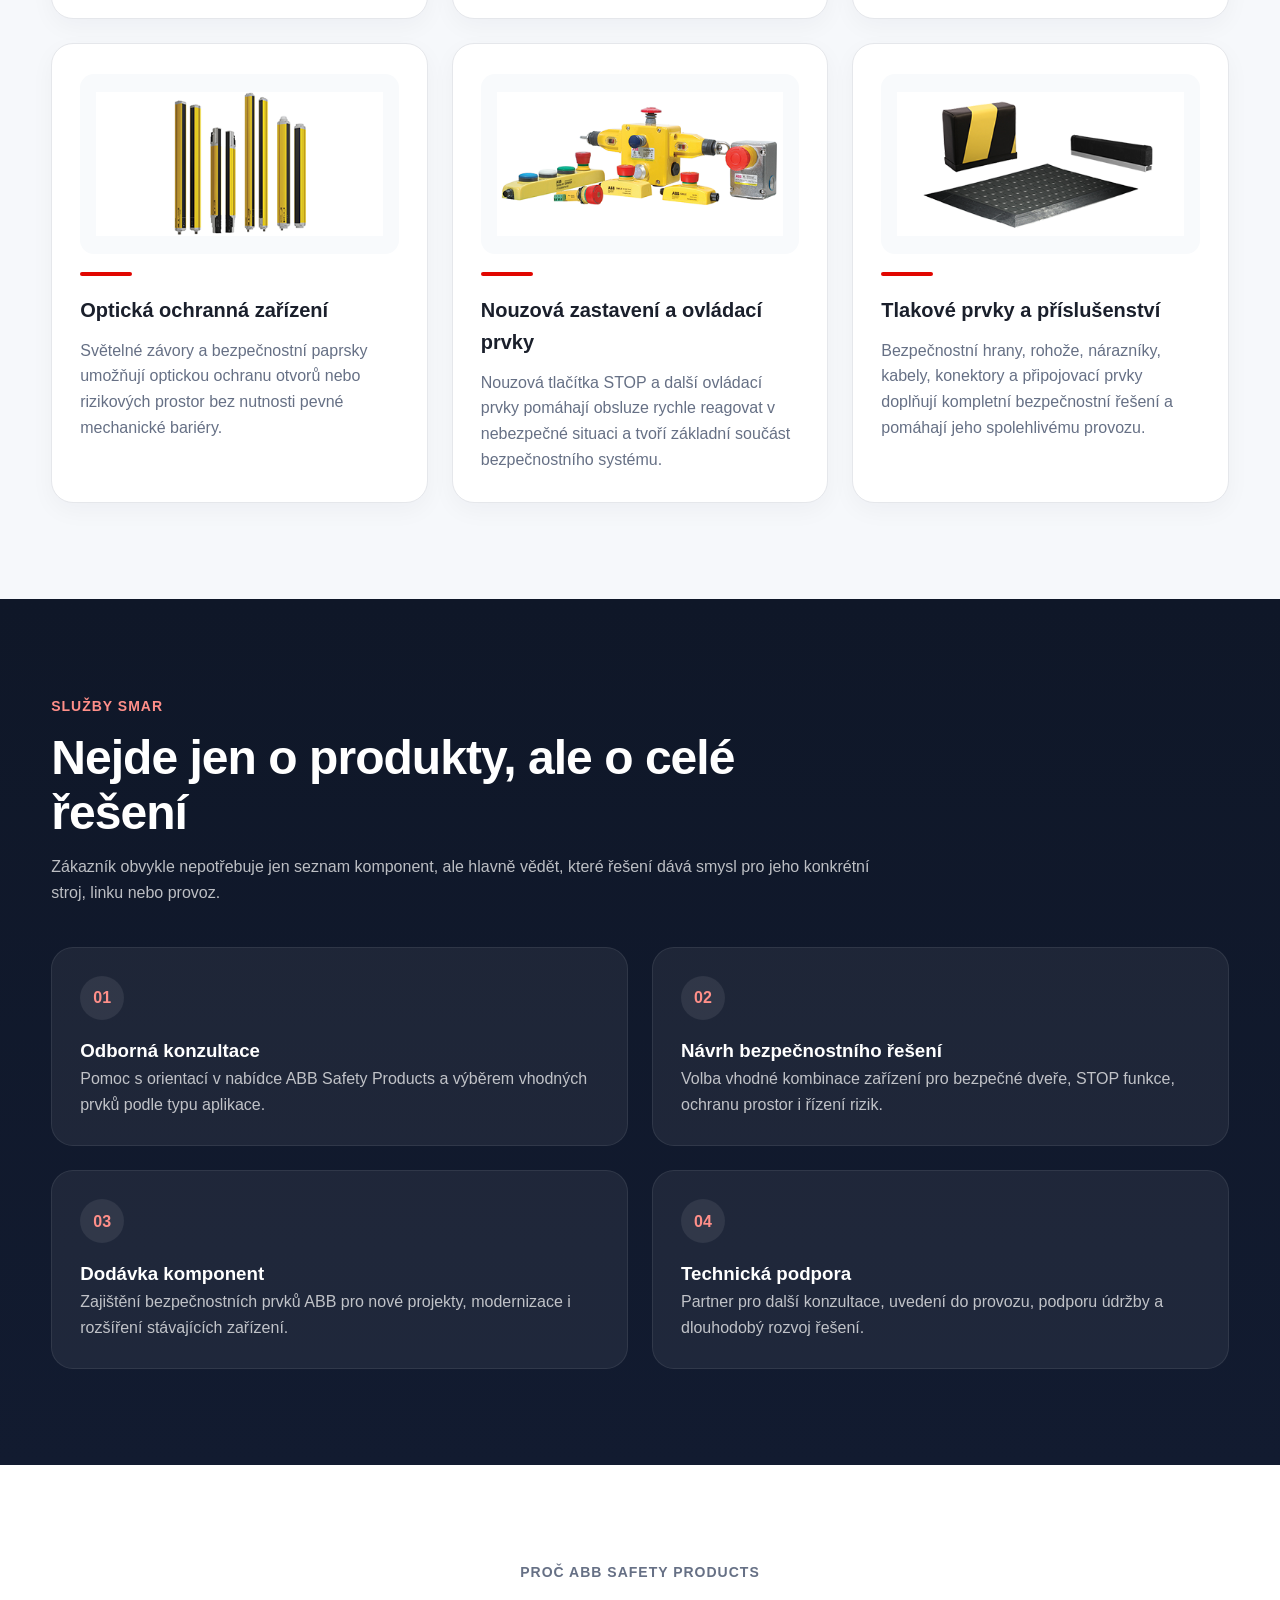
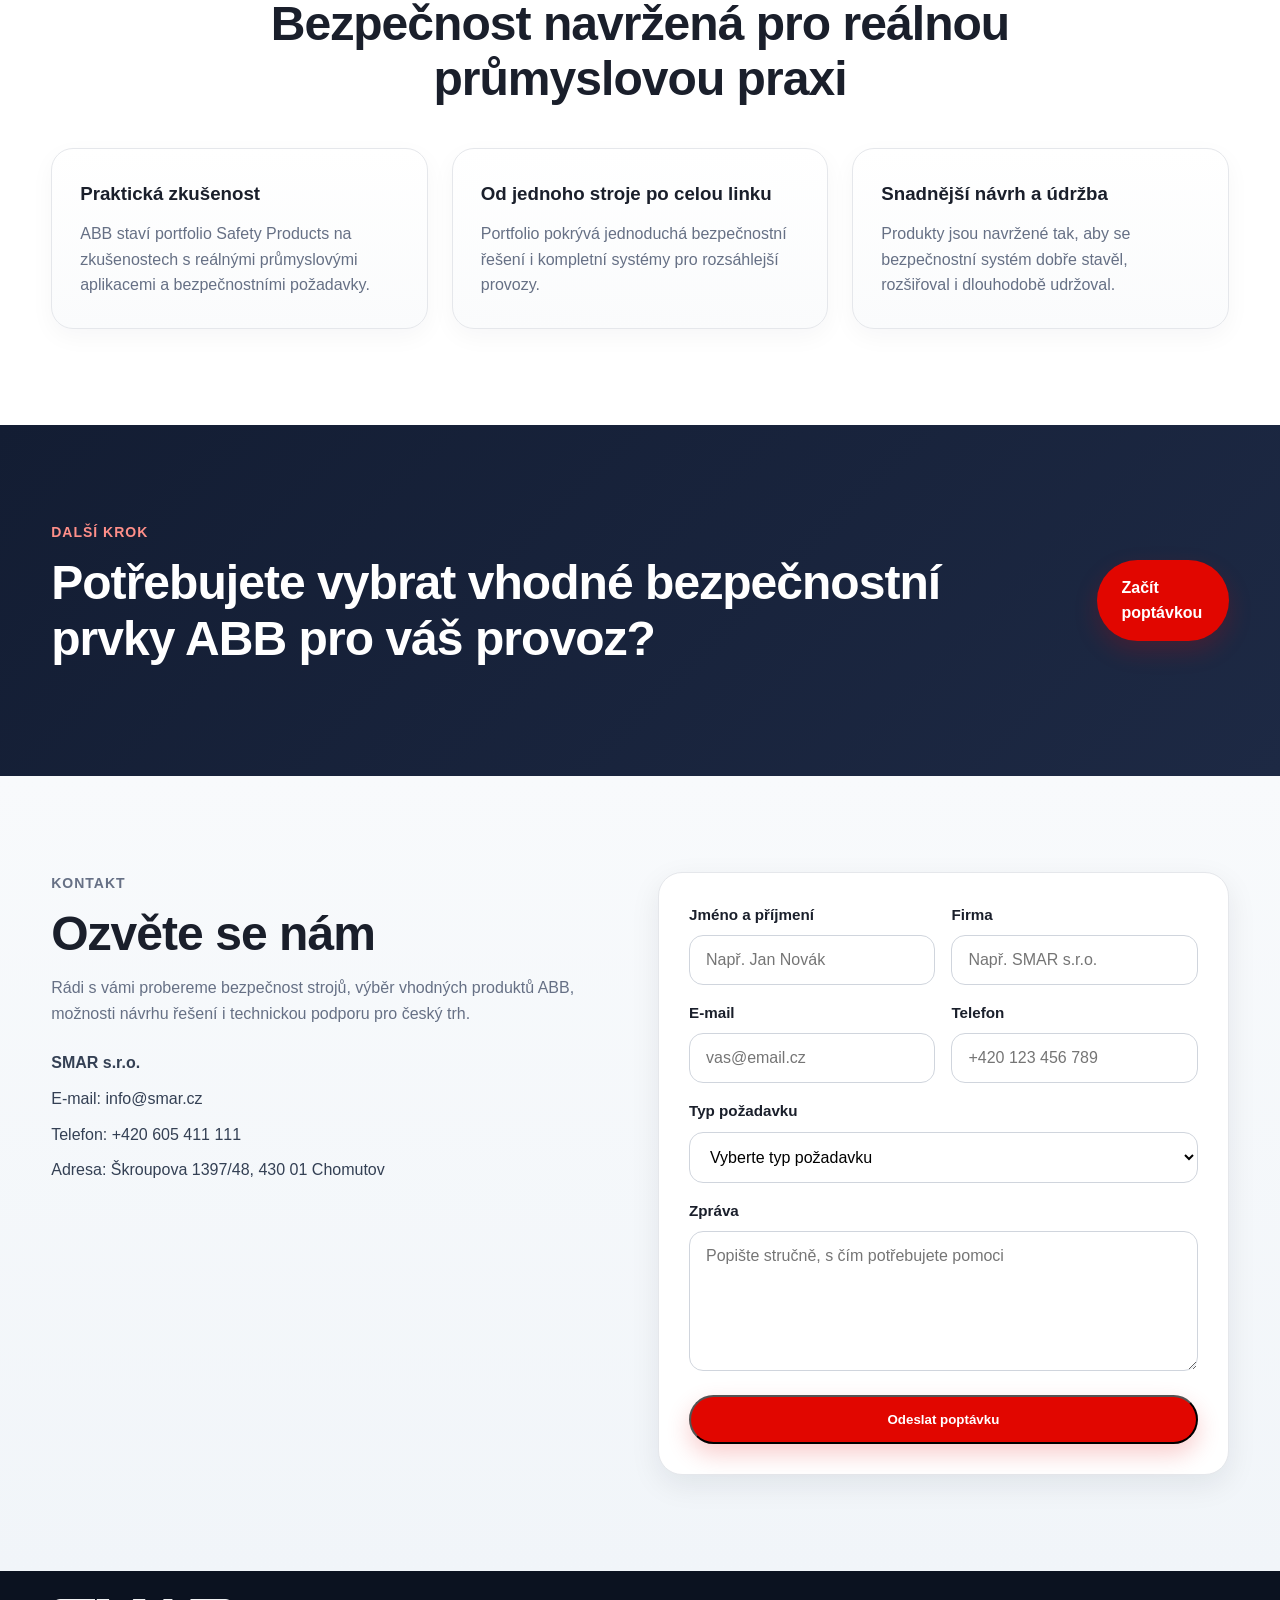
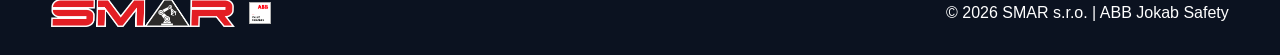
==== commit c1046cf4: "test proklik na vital z homepage" ====
--- a/index.html
+++ b/index.html
@@ -133,11 +133,11 @@
                 </div>
 
                 <div class="homepage-image-grid">
-                    <div class="homepage-image-card">
+                    <a href="produkty.html" class="homepage-image-card">
                         <img src="images/homepage/abb-safety-family.png" alt="Přehled portfolia ABB Safety Products">
                         <h3>Široké portfolio</h3>
                         <p>Bezpečnostní produkty ABB pro samostatné stroje, výrobní linky i komplexní průmyslové aplikace.</p>
-                    </div>
+                    </a>
 
                     <div class="homepage-image-card">
                         <img src="images/homepage/abb-sensors-switches-locks.png" alt="Bezpečnostní senzory, spínače a zámky ABB">
@@ -192,7 +192,7 @@
 
                 <div class="cards-grid">
                     <article class="modern-card">
-                        <a href="vital.html">
+                        <a href="/vital/">
                             <img src="images/homepage/safety-controller.png" alt="Bezpečnostní kontroléry ABB" class="card-product-image">
                             <div class="card-top-line"></div>
                             <h3>Bezpečnostní kontroléry</h3>
--- a/css/style.css
+++ b/css/style.css
@@ -547,6 +547,54 @@
     font-weight: 700;
 }
 
+.section-light {
+  background-color: #f8f9fb;
+  padding: 80px 0;
+}
+
+.split-section {
+  display: flex;
+  gap: 60px;
+  align-items: flex-start;
+}
+
+.split-left {
+  flex: 1;
+}
+
+.split-left h2 {
+  font-size: 40px;
+  line-height: 1.2;
+  margin-top: 10px;
+}
+
+.section-label {
+  color: #e30613; /* ABB červená */
+  font-weight: 600;
+  text-transform: uppercase;
+  font-size: 14px;
+  letter-spacing: 1px;
+}
+
+.split-right {
+  flex: 1;
+  max-width: 500px;
+}
+
+.split-right p {
+  font-size: 18px;
+  line-height: 1.7;
+  color: #555;
+}
+
+/* CARD efekt */
+.card {
+  background: white;
+  padding: 30px;
+  border-radius: 12px;
+  box-shadow: 0 10px 30px rgba(0,0,0,0.05);
+}
+
 .service-card p {
     color: rgba(255, 255, 255, 0.72);
 }
